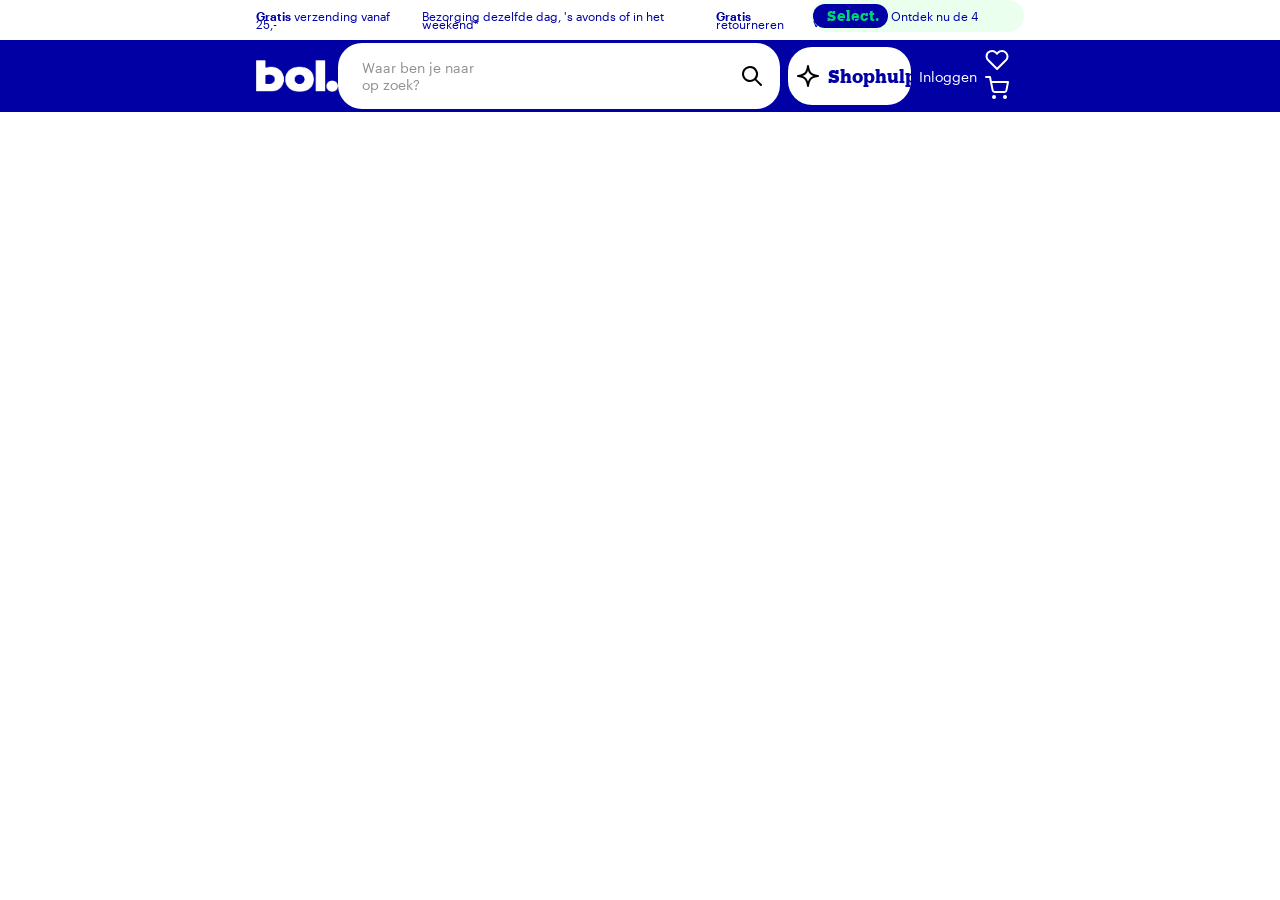
==== index.html @ 719caa5d "fixed vergrootglas" ====
<!DOCTYPE html>
<html lang="en">

<head>
    <meta charset="UTF-8">
    <meta name="viewport" content="width=device-width, initial-scale=1.0">
    <link rel="stylesheet" href="style.css">
    <link rel="icon" type="favicon" href="favicon.png">
    <title>De winkel van ons allemaal | bol</title>
</head>

<body>
    <div class="content">
        <div class="top-header">
            <div class="align-left">
                <p> <b>Gratis</b> verzending vanaf 25,-</p>
                <p> Bezorging dezelfde dag, 's avonds of in het weekend*</p>
                <p> <b>Gratis</b> retourneren</p>
            </div>
            <div class="voordeel">
                <p> <b class="select">Select.</b> Ontdek nu de 4 voordelen </p>
            </div>
        </div>
    </div>
    <div class="header">
        <img class="bol" src="img/bollogo.png">
        <div class="align-center">
            <div class="search-bar-container">
                <p class="search-bar">Waar ben je naar op zoek?</p>
                <img class="search-icon" src="img/search.svg">
            </div>
            <div class="shophulp-container">
                <img class="sparkle" src="img/sparkle.svg">
                <p class="shophulp">Shophulp</p>
            </div>
            <div class="align-right">
                <p class="inloggen">Inloggen</p>
                <div class="pictogram">
                    <img class="favorites" src="img/heart.svg">
                    <img class="shopping" src="img/cart.svg">
                </div>
            </div>
        </div>
</body>

</html>
---- style.css ----
/* CSS reset, dit niet aanpassen! */

html {
    box-sizing: border-box;
}

*,
*:before,
*:after {
    box-sizing: inherit;
}

body {
    margin: 0;
    padding: 0;
    min-height: 100vh;
}

img {
    max-width: 100%;
    height: auto;
}

/* Hieronder mag je eigen CSS code */

@font-face {
    font-family: Graphik;
    src: url(fonts/Graphik-Regular-Web.woff2);
}

@font-face {
    font-family: Graphik;
    src: url(fonts/Graphik-Semibold-Web.woff2);
    font-weight: 600;
}

@font-face {
    font-family: Produkt;
    src: url(fonts/Produkt-Regular-Web.woff2);
}

@font-face {
    font-family: Produkt;
    src: url(fonts/Produkt-Bold-Web.woff2);
    font-weight: bold;
}

@font-face {
    font-family: Produkt;
    src: url(fonts/Produkt-Light-Web.woff2);
    font-weight: 300;
}

.content {
    margin-left: 20vw;
    margin-right: 20vw;
}

.top-header {
    display: flex;
    font-family: Graphik;
    font-size: 12px;
    color: #0000a4;
    line-height: 8px;
    justify-content: space-between;
}

.select {
    background-color: #0000a4;
    color: #01d572;
    font-family: Produkt;
    font-weight: bold;
    font-size: 14px;
    padding: 3px 8px 4px 14px;
    border-radius: 24px;
    text-align: center;
    letter-spacing: 0.5px;


}

.voordeel {
    background-color: #ebffee;
    border-radius: 26px;
    padding-left: 2px;
    padding-right: 8px;
    height: 32px;
    line-height: 0.5;
}

.align-left {
    display: flex;
    gap: 24px;
}

.header {
    display: flex;
    background-color: #0000a4;
    color: white;
    height: 72px;
    justify-content: space-between;
    align-items: center;
}

.bol {
    margin-left: 20vw;
    object-fit: contain;
    width: 82px;

}

.search-bar {
    font-family: Graphik;
    font-size: 14px;
    color: #929292;
    background-color: white;
    padding: 16px 300px 16px 24px;
    border-radius: 24px;
}

.search-icon {
    position: absolute;
    top: 50%;
    right: 16px;
    transform: translateY(-50%);
}

.search-bar-container {
    position: relative;
}

.shophulp {}

.header .align-center {
    display: flex;
    align-items: center;
    gap: 8px;
}

.header .align-right {
    display: flex;
    margin-right: 20vw;
    gap: 8px;
    align-items: center;
}

.inloggen {
    font-family: Graphik;
    font-size: 14px;
}

.shophulp-container {
    color: #0000a4;
    background-color: white;
    font-family: Produkt;
    font-weight: bold;
    font-size: 18px;
    padding: 0px 8px 0px 8px;
    /* margin-left: 8px; */
    border-radius: 24px;
    display: flex;
    gap: 8px;
}

.sparkle {}

.pictogram {}
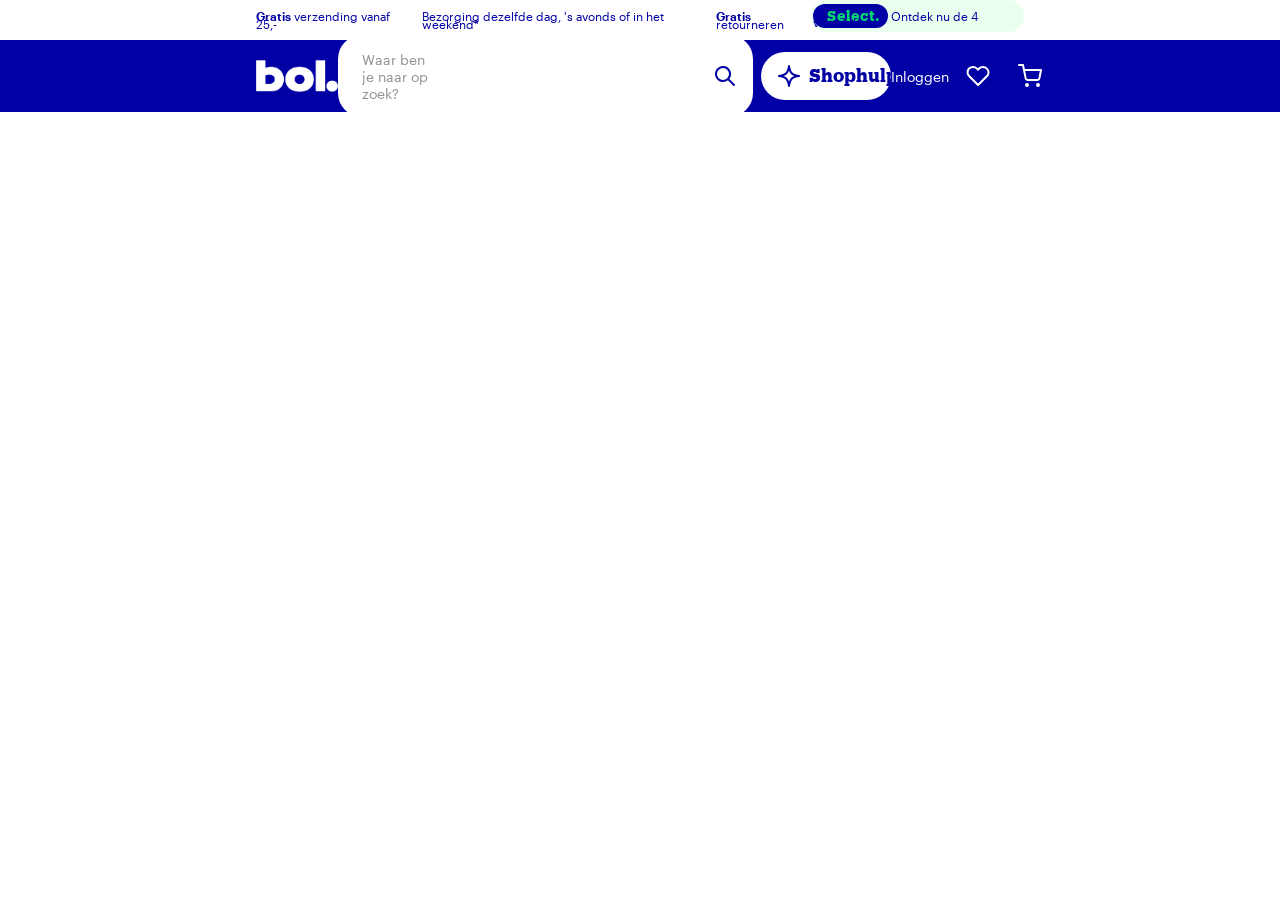
==== commit dd6e1364: "fixed header" ====
--- a/index.html
+++ b/index.html
@@ -33,14 +33,14 @@
                 <img class="sparkle" src="img/sparkle.svg">
                 <p class="shophulp">Shophulp</p>
             </div>
-            <div class="align-right">
-                <p class="inloggen">Inloggen</p>
-                <div class="pictogram">
-                    <img class="favorites" src="img/heart.svg">
-                    <img class="shopping" src="img/cart.svg">
-                </div>
-            </div>
+
         </div>
+        <div class="align-right">
+            <p class="inloggen">Inloggen</p>
+            <img class="favorites" src="img/heart.svg">
+            <img class="shopping" src="img/cart.svg">
+        </div>
+    </div>
 </body>
 
 </html>
--- a/style.css
+++ b/style.css
@@ -114,7 +114,7 @@
     font-size: 14px;
     color: #929292;
     background-color: white;
-    padding: 16px 300px 16px 24px;
+    padding: 16px 316px 15px 24px;
     border-radius: 24px;
 }
 
@@ -129,7 +129,6 @@
     position: relative;
 }
 
-.shophulp {}
 
 .header .align-center {
     display: flex;
@@ -140,13 +139,22 @@
 .header .align-right {
     display: flex;
     margin-right: 20vw;
-    gap: 8px;
+    gap: 4px;
     align-items: center;
 }
 
 .inloggen {
     font-family: Graphik;
     font-size: 14px;
+    margin-right: 1px;
+}
+
+.favorites {
+    margin: 12px;
+}
+
+.shopping {
+    margin: 12px;
 }
 
 .shophulp-container {
@@ -155,13 +163,18 @@
     font-family: Produkt;
     font-weight: bold;
     font-size: 18px;
-    padding: 0px 8px 0px 8px;
-    /* margin-left: 8px; */
-    border-radius: 24px;
+    padding: 12px 16px 12px 16px;
+    border-radius: 28px;
     display: flex;
     gap: 8px;
+    line-height: 1.3;
 }
 
-.sparkle {}
+.shophulp {
+    margin: 0px;
+}
 
-.pictogram {}+.sparkle {
+    width: 24px;
+    height: 24px;
+}
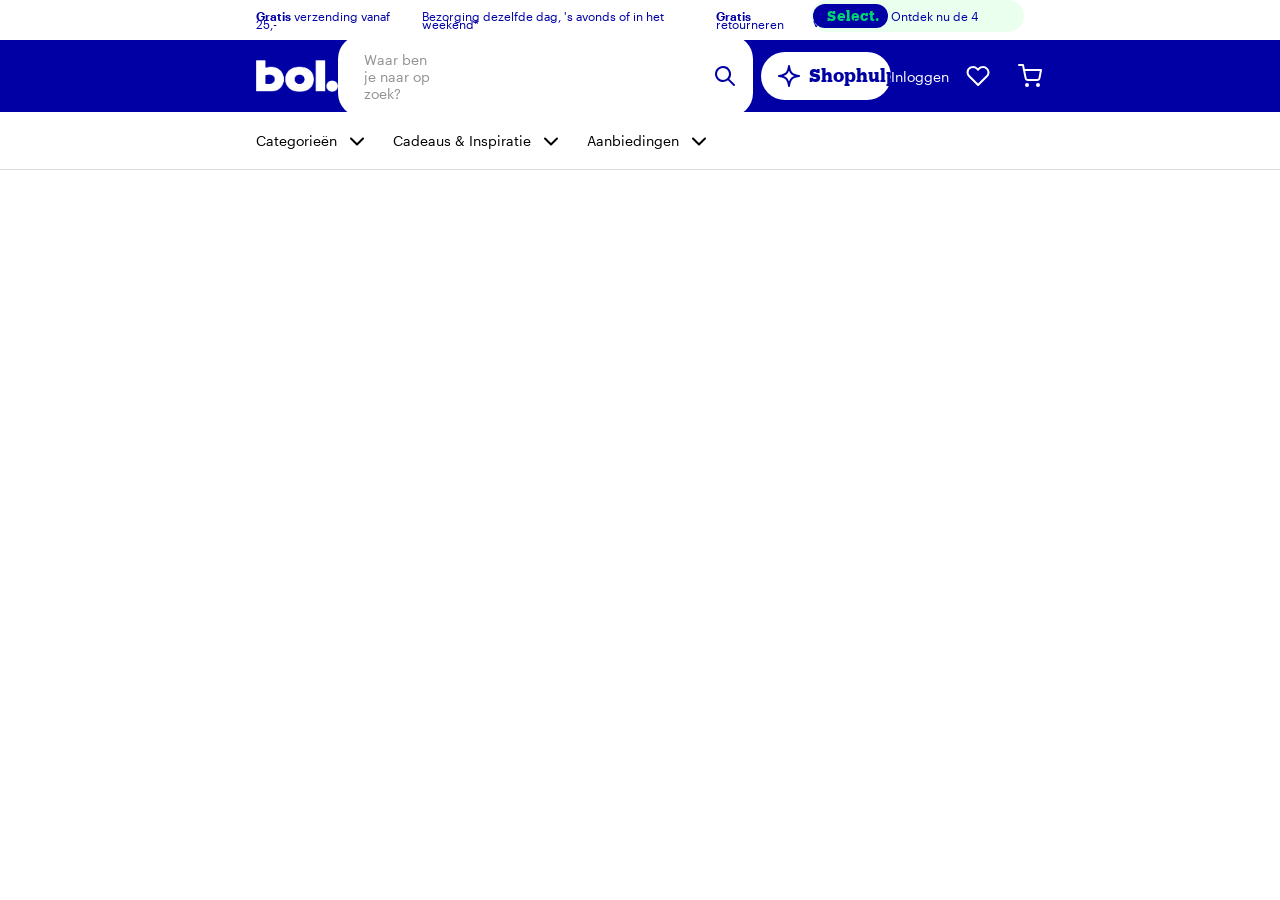
==== commit 4285252a: "added navigation" ====
--- a/index.html
+++ b/index.html
@@ -41,6 +41,12 @@
             <img class="shopping" src="img/cart.svg">
         </div>
     </div>
+    <div class="navigation">
+        <ul class="nav-left">
+            <li>Categorieën <img class="arrow" src="img/arrow.svg"> </li>
+            <li>Cadeaus & Inspiratie <img class="arrow" src="img/arrow.svg"></li>
+            <li>Aanbiedingen <img class="arrow" src="img/arrow.svg"></li>
+        </ul>
 </body>
 
 </html>
--- a/style.css
+++ b/style.css
@@ -114,7 +114,7 @@
     font-size: 14px;
     color: #929292;
     background-color: white;
-    padding: 16px 316px 15px 24px;
+    padding: 16px 316px 15px 26px;
     border-radius: 24px;
 }
 
@@ -177,4 +177,34 @@
 .sparkle {
     width: 24px;
     height: 24px;
+}
+
+.navigation {
+    border-bottom-style: solid;
+    border-color: #afafaf73;
+    border-width: 1px;
+    height: 58px;
+    align-items: center;
+    display: flex;
+}
+
+.nav-left {
+    list-style: none;
+    display: flex;
+    font-family: Graphik;
+    font-size: 14px;
+    gap: 24px;
+    margin-left: 20vw;
+    padding: 0;
+}
+
+.arrow {
+    width: 24px;
+    height: 24px;
+}
+
+.nav-left li {
+    display: flex;
+    align-items: center;
+    gap: 8px;
 }
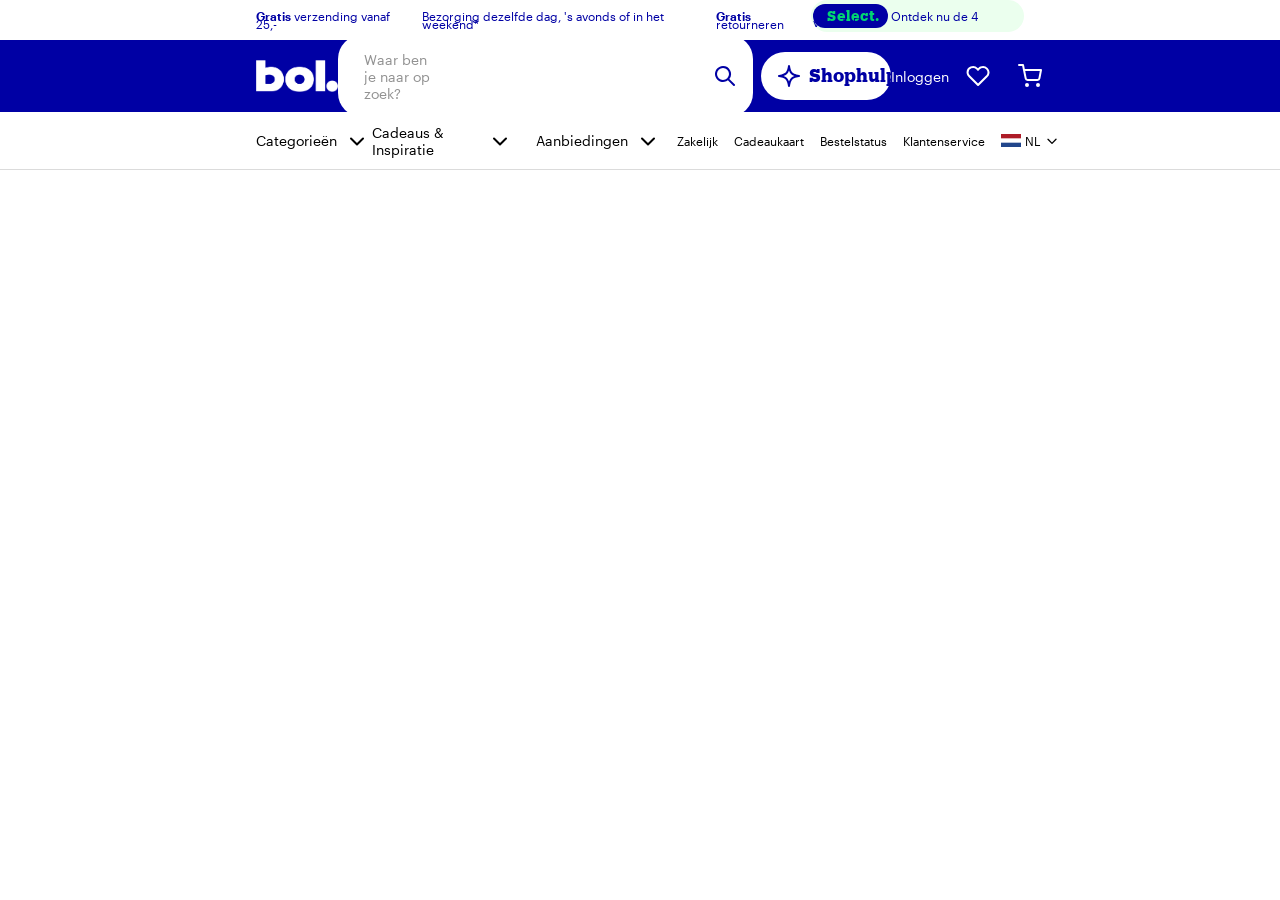
==== commit 74648d2a: "added the right of the navigation" ====
--- a/index.html
+++ b/index.html
@@ -47,6 +47,13 @@
             <li>Cadeaus & Inspiratie <img class="arrow" src="img/arrow.svg"></li>
             <li>Aanbiedingen <img class="arrow" src="img/arrow.svg"></li>
         </ul>
+        <ul class="nav-right">
+            <li>Zakelijk</li>
+            <li>Cadeaukaart</li>
+            <li>Bestelstatus</li>
+            <li>Klantenservice</li>
+            <li><img class="vlag" src="img/nederlandsevlag.svg">NL<img class="arrow-right" src="img/arrow.svg">
+    </div>
 </body>
 
 </html>
--- a/style.css
+++ b/style.css
@@ -186,6 +186,7 @@
     height: 58px;
     align-items: center;
     display: flex;
+    justify-content: space-between;
 }
 
 .nav-left {
@@ -207,4 +208,30 @@
     display: flex;
     align-items: center;
     gap: 8px;
+}
+
+.nav-right {
+    list-style: none;
+    display: flex;
+    font-family: Graphik;
+    font-size: 12px;
+    gap: 16px;
+    margin-right: 20vw;
+
+}
+
+.nav-right li {
+    display: flex;
+    align-items: center;
+    gap: 4px;
+}
+
+.vlag {
+    object-fit: contain;
+    width: 20px;
+}
+
+.arrow-right {
+    width: 16px;
+    height: 16px;
 }
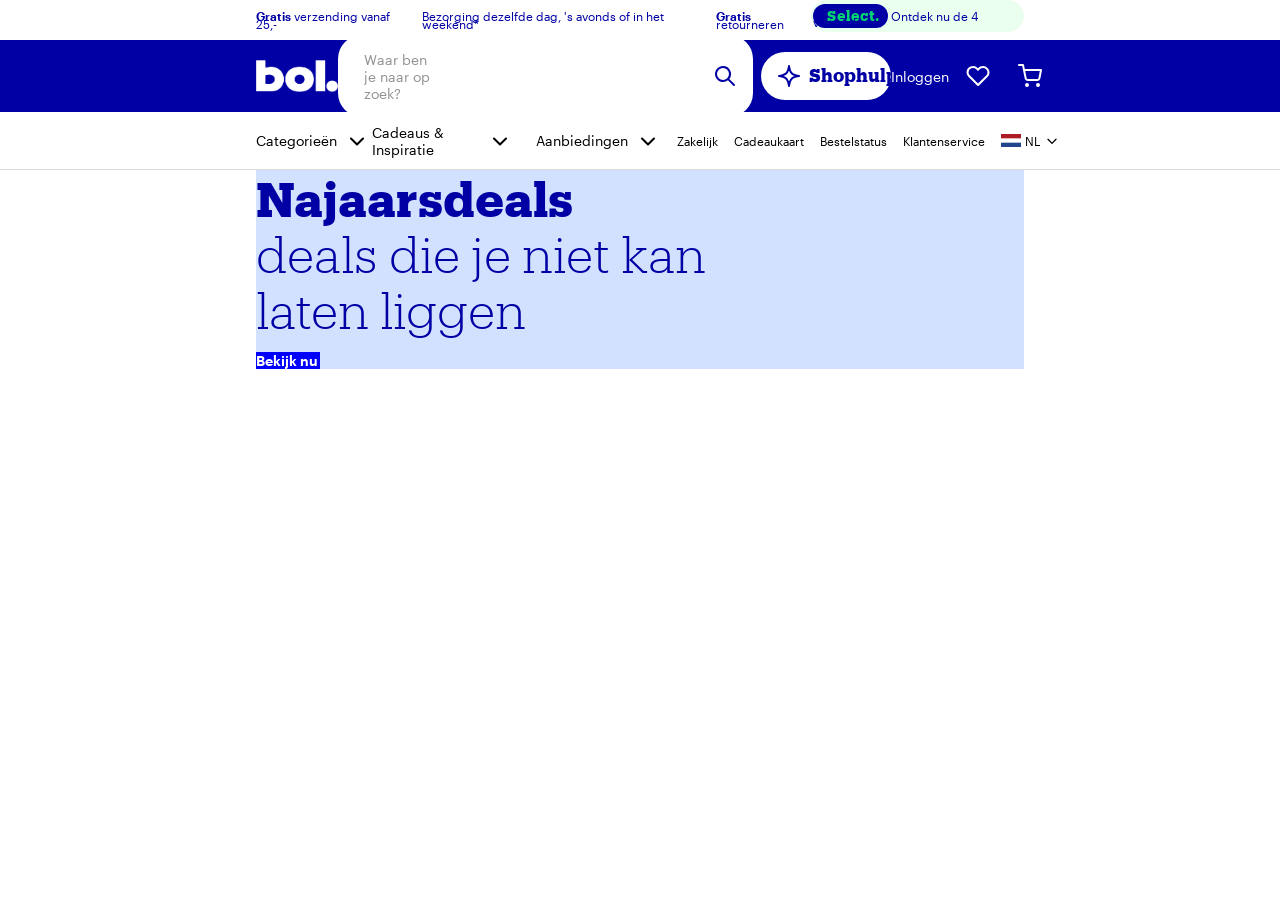
==== commit bdd1b3e9: "started center content" ====
--- a/index.html
+++ b/index.html
@@ -53,6 +53,13 @@
             <li>Bestelstatus</li>
             <li>Klantenservice</li>
             <li><img class="vlag" src="img/nederlandsevlag.svg">NL<img class="arrow-right" src="img/arrow.svg">
+        </ul>
+
+    </div>
+    <div class="center-content">
+        <p class="najaarsdeals">Najaarsdeals</p>
+        <p class="deals">deals die je niet kan<br> laten liggen</p>
+        <p class="bekijk-nu">Bekijk nu</p>
     </div>
 </body>
 
--- a/style.css
+++ b/style.css
@@ -234,4 +234,35 @@
 .arrow-right {
     width: 16px;
     height: 16px;
+}
+
+.center-content {
+    margin-left: 20vw;
+    margin-right: 20vw;
+    background-color: #d2e1ff;
+}
+
+.najaarsdeals {
+    font-family: Produkt;
+    font-weight: 900;
+    font-size: 48px;
+    color: #0000a4;
+    margin: 0;
+}
+
+.deals {
+    font-family: Produkt;
+    font-weight: 300;
+    font-size: 48px;
+    color: #0000a4;
+    margin: 0;
+}
+
+.bekijk-nu {
+    font-family: Graphik;
+    font-weight: 600;
+    font-size: 14px;
+    color: white;
+    background-color: #0000ff;
+    width: 64px;
 }
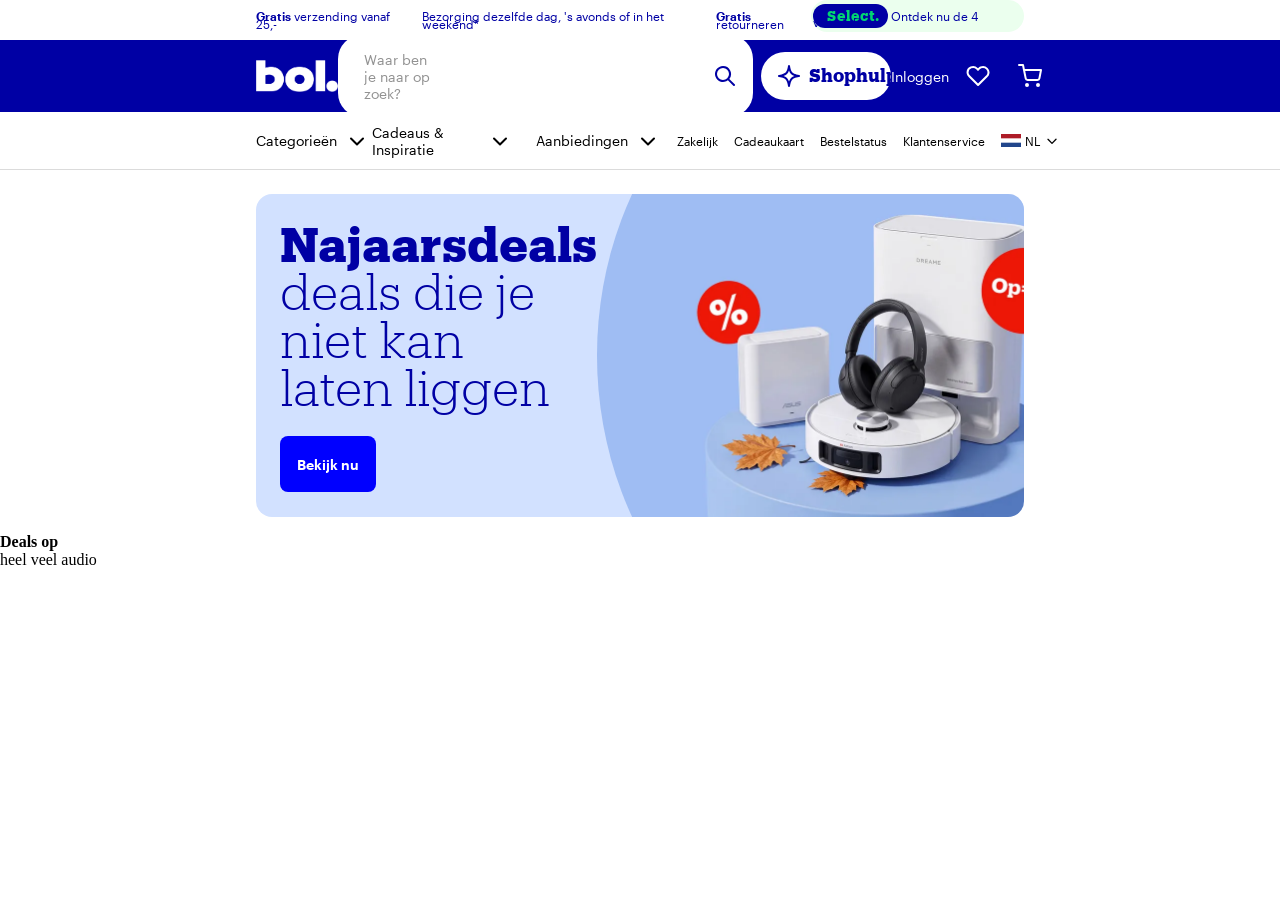
==== commit 8355e548: "finished hero" ====
--- a/index.html
+++ b/index.html
@@ -56,11 +56,15 @@
         </ul>
 
     </div>
-    <div class="center-content">
-        <p class="najaarsdeals">Najaarsdeals</p>
-        <p class="deals">deals die je niet kan<br> laten liggen</p>
-        <p class="bekijk-nu">Bekijk nu</p>
+    <div class="hero-container">
+        <div class="center-content">
+            <p class="najaarsdeals"><strong>Najaarsdeals</strong><br> deals die je niet kan<br> laten liggen</p>
+            <button class="bekijk-nu">Bekijk nu</button>
+        </div>
+        <img class="hero-image" src="img/hero.webp">
     </div>
+    <div class="image-carousel">
+        <p class="carousel-item blue"><strong>Deals op</strong><br>heel veel audio</p>
 </body>
 
 </html>
--- a/style.css
+++ b/style.css
@@ -237,20 +237,15 @@
 }
 
 .center-content {
-    margin-left: 20vw;
-    margin-right: 20vw;
-    background-color: #d2e1ff;
+    padding-left: 24px;
+    line-height: 1;
+    display: flex;
+    flex-direction: column;
+    justify-content: space-evenly;
+    height: 323px;
 }
 
 .najaarsdeals {
-    font-family: Produkt;
-    font-weight: 900;
-    font-size: 48px;
-    color: #0000a4;
-    margin: 0;
-}
-
-.deals {
     font-family: Produkt;
     font-weight: 300;
     font-size: 48px;
@@ -258,11 +253,37 @@
     margin: 0;
 }
 
+.najaarsdeals strong {
+    font-weight: 900;
+}
+
 .bekijk-nu {
     font-family: Graphik;
     font-weight: 600;
     font-size: 14px;
     color: white;
     background-color: #0000ff;
-    width: 64px;
-}+    width: 96px;
+    height: 56px;
+    border: none;
+    border-radius: 8px;
+}
+
+.hero-container {
+    display: flex;
+    margin-left: 20vw;
+    margin-right: 20vw;
+    margin-top: 24px;
+    border-radius: 16px;
+    background-color: #d2e1ff;
+    justify-content: space-between;
+    overflow: hidden;
+}
+
+.hero-image {
+    object-fit: contain;
+    height: 323px;
+    clip-path: ellipse(56% 110%at 56%);
+}
+
+.carousel-item {}
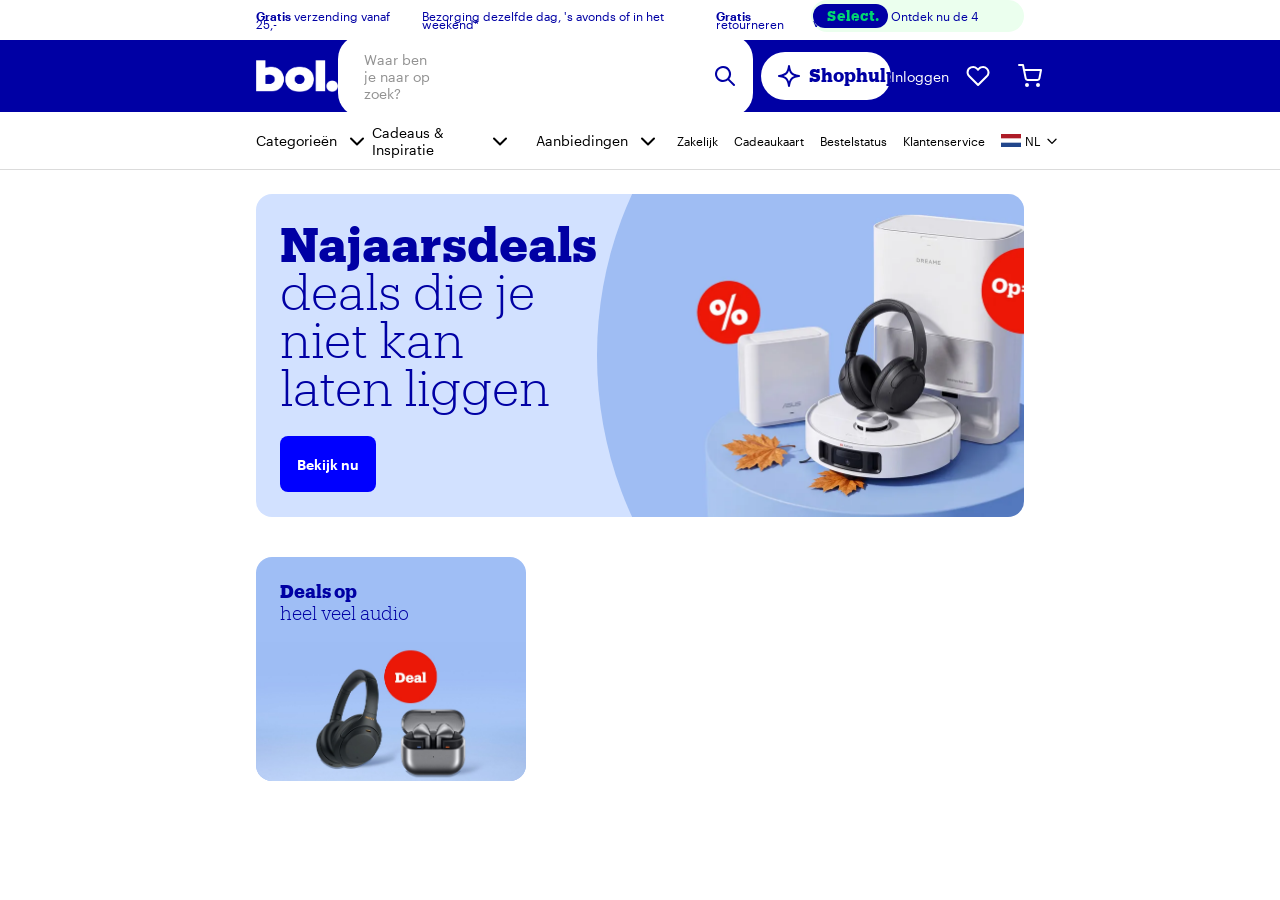
==== commit 6d8e952c: "started carousel columns" ====
--- a/index.html
+++ b/index.html
@@ -63,8 +63,12 @@
         </div>
         <img class="hero-image" src="img/hero.webp">
     </div>
-    <div class="image-carousel">
-        <p class="carousel-item blue"><strong>Deals op</strong><br>heel veel audio</p>
+    <div class="carousel">
+        <div class="carousel-item blue">
+            <p><strong>Deals op</strong><br>heel veel audio</p>
+            <img class="carousel-image1" src="img/pic1.jpg">
+        </div>
+    </div>
 </body>
 
 </html>
--- a/style.css
+++ b/style.css
@@ -286,4 +286,41 @@
     clip-path: ellipse(56% 110%at 56%);
 }
 
-.carousel-item {}+.carousel {
+    margin-left: 20vw;
+    margin-right: 20vw;
+    margin-top: 40px;
+    font-family: Produkt;
+    font-weight: 300;
+}
+
+.carousel-item {
+    color: #0000a4;
+    padding-top: 6px;
+    width: 270px;
+    height: 224px;
+    border-radius: 16px;
+    line-height: 1.2;
+    display: flex;
+    flex-direction: column;
+    justify-content: space-between;
+    overflow: hidden;
+}
+
+.carousel-item strong {
+    font-weight: 900;
+}
+
+.carousel-item p {
+    padding-left: 24px;
+}
+
+.blue {
+    background-color: #9fbef5;
+    font-size: 18px;
+}
+
+.carousel-image1 {
+    object-fit: cover;
+    height: 224px;
+}
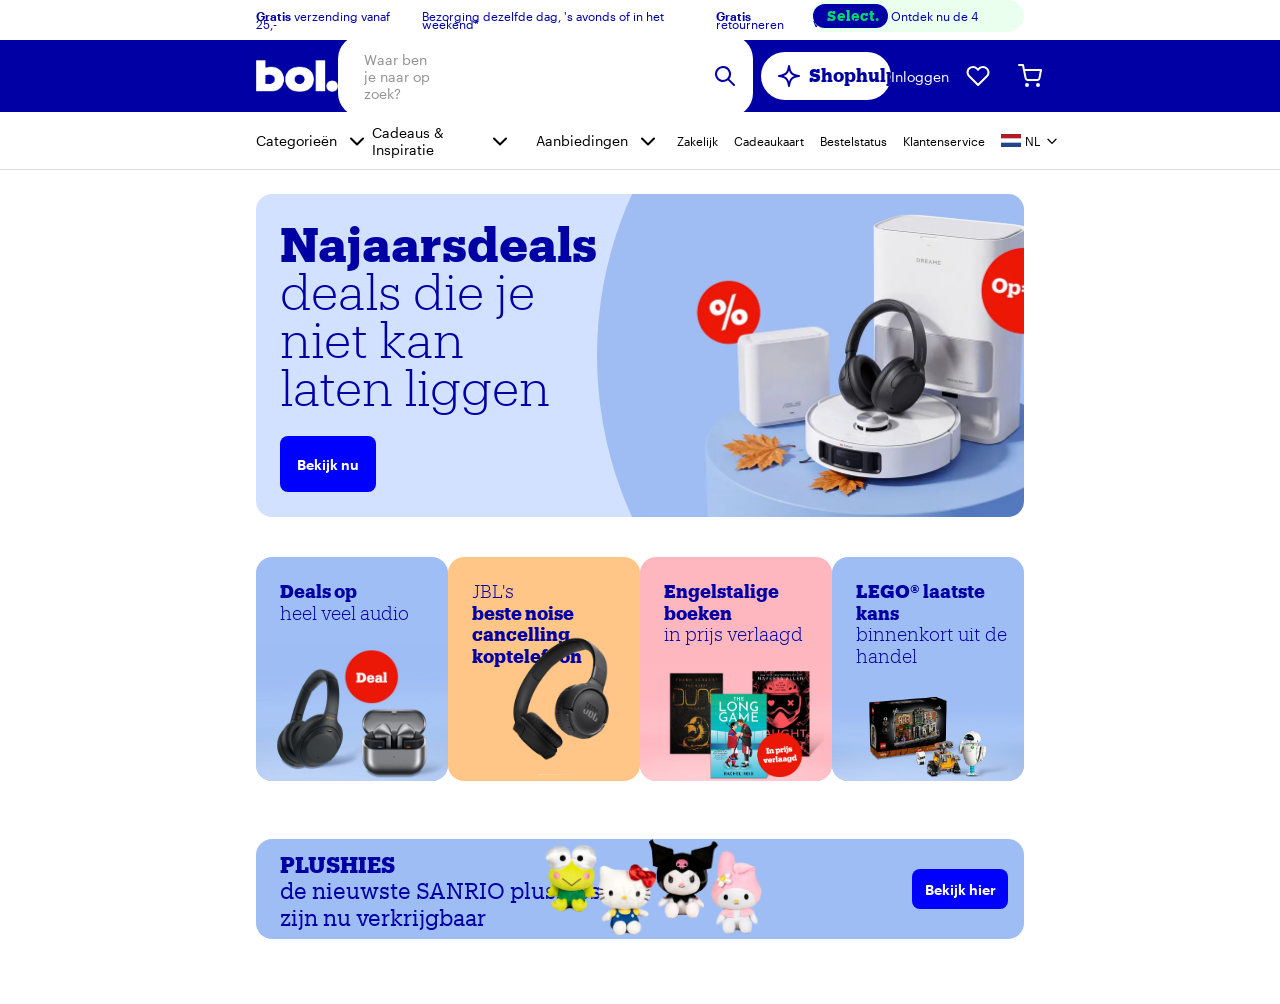
==== commit 8be3f9e4: "finished carousel + bottom content" ====
--- a/index.html
+++ b/index.html
@@ -68,7 +68,26 @@
             <p><strong>Deals op</strong><br>heel veel audio</p>
             <img class="carousel-image1" src="img/pic1.jpg">
         </div>
+        <div class="carousel-item orange">
+            <p>JBL's<br><strong>beste noise<br>cancelling<br>koptelefoon</strong></p>
+            <img class="carousel-image2" src="img/pic2.webp">
+        </div>
+        <div class="carousel-item pink">
+            <p><strong>Engelstalige boeken</strong><br>in prijs verlaagd</p>
+            <img class="carousel-image3" src="img/pic3.jpg">
+        </div>
+        <div class="carousel-item blue2">
+            <p><strong>LEGO® laatste kans</strong><br>binnenkort uit de handel</p>
+            <img class="carousel-image4" src="img/pic4.jpg">
+        </div>
     </div>
+    <div class="bottom-content">
+        <div class="bottom-container">
+            <p><strong> PLUSHIES</strong><br>de nieuwste SANRIO plushies<br>
+                zijn nu verkrijgbaar</p>
+            <img class="bottom-image" src="img/sanrio.png">
+            <button class="bekijk-hier">Bekijk hier </button>
+        </div>
 </body>
 
 </html>
--- a/style.css
+++ b/style.css
@@ -292,6 +292,8 @@
     margin-top: 40px;
     font-family: Produkt;
     font-weight: 300;
+    display: flex;
+    justify-content: space-between;
 }
 
 .carousel-item {
@@ -305,6 +307,8 @@
     flex-direction: column;
     justify-content: space-between;
     overflow: hidden;
+    font-size: 18px;
+    position: relative;
 }
 
 .carousel-item strong {
@@ -317,10 +321,86 @@
 
 .blue {
     background-color: #9fbef5;
-    font-size: 18px;
 }
 
 .carousel-image1 {
     object-fit: cover;
     height: 224px;
+}
+
+.orange {
+    background-color: #ffc687;
+}
+
+.carousel-image2 {
+    width: 140px;
+    object-fit: cover;
+    overflow: visible;
+    position: absolute;
+    right: 8px;
+    bottom: 10px;
+}
+
+.pink {
+    background-color: #ffb7bf;
+}
+
+.carousel-image3 {
+    height: 224px;
+    object-fit: cover;
+}
+
+.blue2 {
+    background-color: #9ebdf4;
+}
+
+.carousel-image4 {
+    height: 224px;
+    object-fit: cover;
+}
+
+.bottom-container {
+    margin-left: 20vw;
+    margin-right: 20vw;
+    margin-top: 58px;
+    background-color: #9ebdf4;
+    font-family: Produkt;
+    font-size: 22px;
+    color: #0000a4;
+    line-height: 1.2;
+    height: 100px;
+    border-radius: 16px;
+    display: flex;
+    position: relative;
+}
+
+.bottom-container p {
+    padding-left: 24px;
+    padding-top: 12px;
+    margin: 0;
+}
+
+.bottom-image {
+    object-fit: cover;
+    height: 230px;
+    position: absolute;
+    top: 50%;
+    right: 256px;
+    transform: translateY(-50%);
+}
+
+.bekijk-hier {
+    font-family: Graphik;
+    font-weight: 600;
+    font-size: 14px;
+    color: white;
+    background-color: #0000ff;
+    width: 96px;
+    height: 40px;
+    border: none;
+    border-radius: 8px;
+    position: absolute;
+    top: 50%;
+    right: 16px;
+    transform: translateY(-50%);
 }
